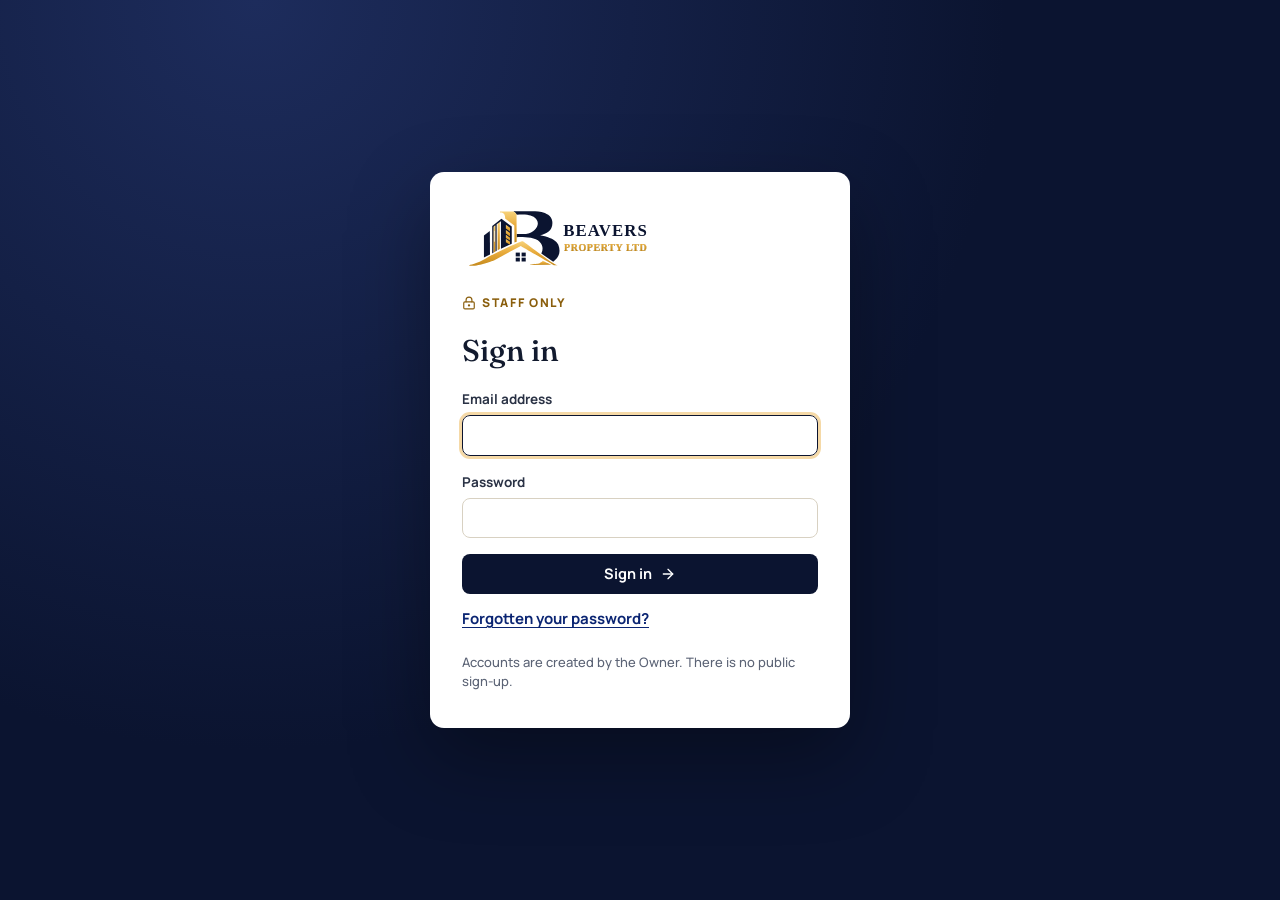
==== admin/index.html @ a3f843a3 "Add staff admin (Phase 1)" ====
<!doctype html>
<html lang="en-GB">
  <head>
    <meta charset="UTF-8" />
    <meta name="viewport" content="width=device-width, initial-scale=1.0, viewport-fit=cover" />
    <meta name="theme-color" content="#0b1430" />
    <meta name="robots" content="noindex, nofollow" />
    <meta name="referrer" content="strict-origin-when-cross-origin" />
    <link rel="icon" type="image/svg+xml" href="../assets/BeaverIcon-CG2-QuGj.svg" />
    <title>Beavers CRM</title>
    <link rel="preconnect" href="https://fonts.googleapis.com" />
    <link rel="preconnect" href="https://fonts.gstatic.com" crossorigin />
    <link rel="stylesheet" href="https://fonts.googleapis.com/css2?family=Fraunces:opsz,wght@9..144,400..600&family=Manrope:wght@400..800&display=swap" />
    <script type="module" crossorigin src="../assets/admin-mptbnHsr.js"></script>
    <link rel="modulepreload" crossorigin href="../assets/Beaver-C9N2KslT.js">
    <link rel="stylesheet" crossorigin href="../assets/admin-Bf20nj3J.css">
  </head>
  <body>
    <div id="root"></div>
    <noscript>The Beavers CRM needs JavaScript switched on.</noscript>
  </body>
</html>
---- assets/admin-Bf20nj3J.css ----
:root{--ink:#0b1430;--ink-2:#172550;--brand:#0a2472;--gold:#e8ab3c;--gold-ink:#8a5e0c;--bg:#f4f2ed;--panel:#fff;--line:#e6e1d6;--line-2:#d8d1c2;--text:#121a2e;--muted:#5b6375;--danger:#b42318;--danger-bg:#fef3f2;--success:#067647;--success-bg:#ecfdf3;--info-bg:#eef3fb;--radius:8px;--sans:"Manrope", system-ui, -apple-system, "Segoe UI", sans-serif;--serif:"Fraunces", Georgia, serif;--sidebar:248px;--shadow:0 1px 2px #0b14300f, 0 4px 16px #0b14300d}*,:before,:after{box-sizing:border-box}html{-webkit-text-size-adjust:100%}body{color:var(--text);background:var(--bg);font:500 15px/1.5 var(--sans);-webkit-font-smoothing:antialiased;margin:0}h1,h2,h3,p,ul,ol,dl,dd,figure,blockquote,fieldset{margin:0;padding:0}ul,ol{list-style:none}fieldset{border:0;min-width:0}button,input,select,textarea{font:inherit;color:inherit}a{color:var(--brand)}img{max-width:100%;display:block}:focus-visible{outline:3px solid var(--gold);outline-offset:2px}.adm-sr{clip-path:inset(50%);white-space:nowrap;width:1px;height:1px;position:absolute;overflow:hidden}.adm-skip{z-index:50;color:#fff;background:var(--ink);border-radius:var(--radius);padding:10px 14px;position:absolute;top:-60px;left:12px}.adm-skip:focus{top:12px}.adm-btn{border-radius:var(--radius);cursor:pointer;white-space:nowrap;border:1px solid #0000;justify-content:center;align-items:center;gap:8px;min-height:40px;padding:8px 16px;font-size:14.5px;font-weight:700;text-decoration:none;transition:background-color .15s,border-color .15s,color .15s;display:inline-flex}.adm-btn:disabled{opacity:.55;cursor:not-allowed}.adm-btn-primary{color:#fff;background:var(--ink)}.adm-btn-primary:hover:not(:disabled){background:var(--ink-2)}.adm-btn-ghost{color:var(--ink);background:var(--panel);border-color:var(--line-2)}.adm-btn-ghost:hover:not(:disabled){border-color:var(--ink)}.adm-btn-danger{color:#fff;background:var(--danger)}.adm-btn-danger:hover:not(:disabled){background:#912018}.adm-btn-sm{min-height:32px;padding:4px 10px;font-size:13.5px}.adm-btn-block{width:100%}.adm-icon-btn{width:36px;height:36px;color:var(--muted);border-radius:var(--radius);cursor:pointer;background:0 0;border:0;place-items:center;padding:0;display:inline-grid}.adm-icon-btn:hover{color:var(--ink);background:#0b14300f}.adm-danger-icon:hover{color:var(--danger);background:var(--danger-bg)}.adm-link-btn{color:var(--brand);text-underline-offset:3px;cursor:pointer;background:0 0;border:0;margin-top:14px;padding:0;font-weight:700;text-decoration:underline}.adm-field{gap:6px;min-width:0;display:grid}.adm-field-wide{grid-column:1/-1}.adm-field-label{color:#2a3245;font-size:13.5px;font-weight:700}.adm-hint{color:var(--muted);font-weight:500}.adm-field input,.adm-field select,.adm-field textarea,.adm-select,.adm-inline-edit input,.adm-note-form textarea,.adm-table select{border:1px solid var(--line-2);border-radius:var(--radius);background:#fff;width:100%;min-height:40px;padding:8px 12px;font-size:15px}.adm-table select{width:auto;min-height:34px;padding:4px 8px}.adm-field input:focus,.adm-field select:focus,.adm-field textarea:focus,.adm-note-form textarea:focus,.adm-select:focus,.adm-inline-edit input:focus{border-color:var(--ink);outline-offset:0;outline:3px solid #e8ab3c73}.adm-field textarea,.adm-note-form textarea{resize:vertical}.adm-field :disabled{background:#f6f4ef}.adm-form-grid{grid-template-columns:1fr 1fr;gap:14px 16px;display:grid}.adm-stack{gap:16px;display:grid}.adm-radio-list{gap:10px;display:grid}.adm-radio-list label,.adm-days label{cursor:pointer;align-items:flex-start;gap:10px;display:flex}.adm-radio-list input,.adm-days input,.adm-switch input{width:18px;height:18px;accent-color:var(--ink);flex:none;margin:2px 0 0}.adm-days{flex-wrap:wrap;gap:10px 18px;display:flex}.adm-days legend{margin-bottom:8px}.adm-switch{cursor:pointer;align-items:flex-start;gap:10px;display:flex}.adm-inline-edit{align-items:center;gap:8px;display:flex}.adm-inline-edit input{max-width:200px;min-height:34px}.adm-money-input{align-items:center;gap:4px;display:inline-flex}.adm-money-input input{max-width:120px}.adm-notice{border-radius:var(--radius);border:1px solid;align-items:flex-start;gap:10px;margin-bottom:16px;padding:12px 14px;font-size:14.5px;font-weight:600;display:flex}.adm-notice>div{flex:1}.adm-notice svg{flex:none;margin-top:2px}.adm-notice .adm-icon-btn{width:28px;height:28px;margin:-4px -6px -4px 0}.adm-notice-error{color:var(--danger);background:var(--danger-bg);border-color:#fecdca}.adm-notice-success{color:var(--success);background:var(--success-bg);border-color:#abefc6}.adm-notice-info{color:var(--brand);background:var(--info-bg);border-color:#c9d7ef}.adm-loading{color:var(--muted);justify-content:center;align-items:center;gap:10px;padding:48px 16px;display:flex}.adm-spin{animation:1s linear infinite adm-spin}@keyframes adm-spin{to{transform:rotate(360deg)}}.adm-empty{color:var(--muted);text-align:center;padding:36px 16px}.adm-empty-title{color:var(--text);margin-bottom:4px;font-weight:700}.adm-center{place-items:center;min-height:100vh;display:grid}.adm-muted{color:var(--muted);font-size:14px}.adm-with-icon{align-items:flex-start;gap:8px;margin-bottom:14px;display:flex}.adm-with-icon svg{flex:none;margin-top:3px}.adm-text-danger{color:var(--danger)!important}.adm-badge-danger{color:var(--danger);background:var(--danger-bg);white-space:nowrap;border-radius:999px;padding:2px 8px;font-size:12px;font-weight:700;display:inline-block}.adm-auth{background:radial-gradient(circle at 20% 0%, #1d2c5c 0, var(--ink) 55%);place-items:center;min-height:100vh;padding:24px 16px;display:grid}.adm-auth-card{background:var(--panel);border-radius:14px;width:min(420px,100%);padding:36px 32px;box-shadow:0 30px 80px #00000059}.adm-auth-card h1{font:500 30px/1.15 var(--serif);margin:6px 0 20px}.adm-auth-card p{margin-bottom:16px}.adm-auth-logo{width:200px;height:auto;margin-bottom:26px}.adm-auth-foot{color:var(--muted);font-size:13px;margin:22px 0 0!important}.adm-eyebrow{color:var(--gold-ink);letter-spacing:.14em;text-transform:uppercase;align-items:center;gap:6px;font-size:12px;font-weight:800;display:inline-flex}.adm-app{grid-template-columns:var(--sidebar) 1fr;min-height:100vh;display:grid}.adm-sidebar{color:#c9cfdd;background:var(--ink);flex-direction:column;height:100vh;padding:20px 14px;display:flex;position:sticky;top:0}.adm-sidebar-top{justify-content:space-between;align-items:center;padding:4px 8px 24px;display:flex}.adm-sidebar-logo{width:168px;height:auto}.adm-sidebar nav{gap:4px;display:grid}.adm-sidebar nav a{color:#c9cfdd;border-radius:var(--radius);align-items:center;gap:12px;padding:10px 12px;font-weight:600;text-decoration:none;display:flex}.adm-sidebar nav a:hover{color:#fff;background:#ffffff0f}.adm-sidebar nav a.is-active{color:#fff;box-shadow:inset 3px 0 0 var(--gold);background:#e8ab3c29}.adm-sidebar nav a.is-active svg{color:var(--gold)}.adm-sidebar-foot{margin-top:auto;padding:12px}.adm-sidebar-site{color:#9aa3b8;align-items:center;gap:6px;font-size:13.5px;text-decoration:none;display:inline-flex}.adm-sidebar-site:hover{color:#fff}.adm-menu-close,.adm-menu-open,.adm-scrim{display:none}.adm-main-col{flex-direction:column;min-width:0;display:flex}.adm-topbar{z-index:10;-webkit-backdrop-filter:blur(8px);backdrop-filter:blur(8px);border-bottom:1px solid var(--line);background:#f4f2ede6;align-items:center;gap:12px;height:64px;padding:0 28px;display:flex;position:sticky;top:0}.adm-topbar-spacer{flex:1}.adm-user{align-items:center;gap:10px;display:flex}.adm-user-text{line-height:1.2;display:grid}.adm-user-text b{font-size:14px}.adm-user-text small{color:var(--muted);font-size:12.5px}.adm-avatar{color:var(--ink);background:#f3dfb6;border-radius:50%;flex:none;place-items:center;font-weight:800;display:inline-grid}.adm-content{outline:none;flex:1;padding:28px}.adm-page{align-content:start;gap:20px;max-width:1180px;margin:0 auto;display:grid}.adm-page-wide{max-width:none}.adm-page-head{flex-wrap:wrap;justify-content:space-between;align-items:flex-end;gap:16px;display:flex}.adm-page-head h1{font:500 32px/1.1 var(--serif);letter-spacing:-.01em;margin-top:4px}.adm-sub{color:var(--muted);margin-top:6px;font-size:15.5px}.adm-back{color:var(--muted);align-items:center;gap:6px;font-weight:700;text-decoration:none;display:inline-flex}.adm-back:hover{color:var(--ink)}.adm-toolbar{flex-wrap:wrap;align-items:center;gap:10px;display:flex}.adm-search{align-items:center;display:flex;position:relative}.adm-search svg{color:var(--muted);pointer-events:none;position:absolute;left:12px}.adm-search input{border:1px solid var(--line-2);border-radius:var(--radius);background:#fff;width:280px;min-height:40px;padding:8px 12px 8px 36px}.adm-select{width:auto}.adm-segment{background:#e9e5dc;border-radius:10px;padding:3px;display:inline-flex}.adm-segment button{min-height:34px;color:var(--muted);cursor:pointer;background:0 0;border:0;border-radius:7px;align-items:center;gap:6px;padding:4px 12px;font-size:13.5px;font-weight:700;display:inline-flex}.adm-segment button[aria-pressed=true]{color:var(--ink);box-shadow:var(--shadow);background:#fff}.adm-card{background:var(--panel);border:1px solid var(--line);box-shadow:var(--shadow);border-radius:12px;padding:20px 22px}.adm-card>h2{align-items:center;gap:8px;margin-bottom:14px;font-size:16px;font-weight:800;display:flex}.adm-card-danger{border-color:#fecdca}.adm-card-danger>h2{color:var(--danger)}.adm-card-danger p{margin-bottom:14px}.adm-grid-2{grid-template-columns:1fr 1fr;gap:20px;display:grid}.adm-stats{grid-template-columns:repeat(4,1fr);gap:16px;display:grid}.adm-stat{color:var(--text);background:var(--panel);border:1px solid var(--line);box-shadow:var(--shadow);border-radius:12px;gap:4px;padding:18px 20px;text-decoration:none;display:grid}a.adm-stat:hover{border-color:var(--ink)}.adm-stat svg{color:var(--gold-ink)}.adm-stat-value{font:500 34px/1.1 var(--serif)}.adm-stat-label{color:var(--muted);font-size:13.5px;font-weight:600}.adm-stat.is-alert{background:var(--danger-bg);border-color:#fecdca}.adm-stat.is-alert .adm-stat-value,.adm-stat.is-alert svg{color:var(--danger)}.adm-bars{gap:10px;display:grid}.adm-bars li{grid-template-columns:120px 1fr 36px;align-items:center;gap:12px;font-size:14px;display:grid}.adm-bars-label{color:var(--muted);font-weight:600}.adm-bars-track{background:#f0ece3;border-radius:99px;height:10px;overflow:hidden}.adm-bars-fill{background:var(--ink);border-radius:99px;min-width:2px;height:100%;display:block}.adm-bars-value{text-align:right;font-variant-numeric:tabular-nums;font-weight:700}.adm-list{display:grid}.adm-list li+li{border-top:1px solid var(--line)}.adm-list a{color:var(--text);gap:2px;padding:10px 4px;text-decoration:none;display:grid}.adm-list a:hover b{text-decoration:underline}.adm-list small{color:var(--muted);font-size:13px}.adm-list-row{align-items:center;grid-template-columns:1fr auto!important;gap:12px!important}.adm-list-row>span{gap:2px;display:grid}.adm-list-meta{justify-items:end}.adm-pill{white-space:nowrap;border-radius:999px;align-items:center;gap:4px;padding:3px 10px;font-size:12.5px;font-weight:700;display:inline-flex}.adm-stage-new{color:#1d4ed8;background:#e8effd}.adm-stage-contacted{color:#6d28d9;background:#f1ebfd}.adm-stage-qualified{color:#0e7490;background:#e3f5f8}.adm-stage-viewing_booked{color:#92400e;background:#fdf1df}.adm-stage-offer_made{color:#9a3412;background:#fdebe2}.adm-stage-won{color:var(--success);background:var(--success-bg)}.adm-stage-lost{color:#475467;background:#eef0f3}.adm-bars-fill.adm-stage-new{background:#3b6fe0}.adm-bars-fill.adm-stage-contacted{background:#7c4ddf}.adm-bars-fill.adm-stage-qualified{background:#1590ad}.adm-bars-fill.adm-stage-viewing_booked{background:#c98418}.adm-bars-fill.adm-stage-offer_made{background:#d1662d}.adm-bars-fill.adm-stage-won{background:#12a06a}.adm-bars-fill.adm-stage-lost{background:#98a2b3}.adm-pill-deal{color:var(--ink);background:#f3dfb6}.adm-board{scroll-snap-type:x proximity;grid-auto-columns:minmax(250px,1fr);grid-auto-flow:column;gap:14px;padding-bottom:12px;display:grid;overflow-x:auto}.adm-column{scroll-snap-align:start;background:#ebe7de;border:2px dashed #0000;border-radius:12px;flex-direction:column;gap:10px;min-height:240px;padding:12px;display:flex}.adm-column.is-drop{border-color:var(--gold);background:#f4ecdc}.adm-column-unassigned{background:#f6e6c6}.adm-column h2{letter-spacing:.04em;text-transform:uppercase;justify-content:space-between;align-items:center;padding:2px 4px;font-size:13px;font-weight:800;display:flex}.adm-column h2 span{text-align:center;background:#ffffffb3;border-radius:99px;min-width:24px;padding:1px 8px;font-size:12px}.adm-column ul{gap:8px;display:grid}.adm-lead-card{border:1px solid var(--line);cursor:grab;background:#fff;border-radius:10px;box-shadow:0 1px 2px #0b14300f}.adm-lead-card:hover{border-color:var(--ink)}.adm-lead-card.is-late{border-left:4px solid var(--danger)}.adm-lead-card a{color:var(--text);gap:4px;padding:12px;text-decoration:none;display:grid}.adm-lead-addr{color:var(--muted);font-size:13.5px}.adm-lead-meta{color:var(--muted);justify-content:space-between;font-size:12.5px;font-weight:600;display:flex}.adm-lead-foot{color:var(--muted);flex-wrap:wrap;align-items:center;gap:6px;margin-top:4px;font-size:12.5px;display:flex}.adm-table-wrap{background:var(--panel);border:1px solid var(--line);box-shadow:var(--shadow);border-radius:12px;overflow-x:auto}.adm-card .adm-table-wrap{box-shadow:none;border:0}.adm-table{border-collapse:collapse;width:100%;font-size:14px}.adm-table th,.adm-table td{border-bottom:1px solid var(--line);text-align:left;vertical-align:top;padding:12px 14px}.adm-table thead th{color:var(--muted);letter-spacing:.06em;text-transform:uppercase;white-space:nowrap;background:#faf9f6;font-size:12px;font-weight:800}.adm-table tbody tr:last-child td,.adm-table tbody tr:last-child th{border-bottom:0}.adm-table tbody tr:hover{background:#fbfaf7}.adm-table tr.is-late td:first-child{box-shadow:inset 4px 0 0 var(--danger)}.adm-table td small{color:var(--muted);font-size:12.5px;display:block}.adm-table a{color:var(--text);text-decoration:none}.adm-table a:hover{text-decoration:underline}.adm-table-compact th,.adm-table-compact td{padding:8px 4px}.adm-table-compact th{color:var(--muted);font-weight:600}.adm-num{font-variant-numeric:tabular-nums;text-align:right!important}.adm-record-head{align-items:flex-start}.adm-record-status{flex-wrap:wrap;gap:8px;display:flex}.adm-record{grid-template-columns:minmax(0,1fr) 320px;align-items:start;gap:20px;display:grid}.adm-record-main,.adm-record-side{gap:20px;display:grid}.adm-actions{grid-template-columns:1fr 1fr;gap:14px;margin-bottom:14px;display:grid}.adm-button-row{flex-wrap:wrap;gap:10px;margin-bottom:14px;display:flex}.adm-button-row:empty{display:none}.adm-owner{align-items:center;gap:8px;display:inline-flex}.adm-owner>span{display:grid}.adm-owner small{color:var(--muted);font-size:12.5px}.adm-dl{border-top:1px solid var(--line);grid-template-columns:repeat(auto-fit,minmax(160px,1fr));gap:12px 20px;padding-top:14px;display:grid}.adm-dl dt{color:var(--muted);font-size:12.5px;font-weight:700}.adm-dl dd{font-weight:600}.adm-dl-stack{border-top:0;grid-template-columns:1fr;padding-top:0}.adm-quote{border-left:3px solid var(--gold);border-radius:0 var(--radius) var(--radius) 0;white-space:pre-wrap;background:#faf8f3;gap:6px;margin-top:16px;padding:14px 16px;display:grid}.adm-seller-name{font:500 22px/1.2 var(--serif);margin-bottom:10px}.adm-contact-links{gap:8px;margin-bottom:12px;display:grid}.adm-contact-links a{color:var(--ink);word-break:break-all;align-items:center;gap:8px;font-weight:600;display:inline-flex}.adm-tasks{margin-bottom:16px;display:grid}.adm-tasks li{align-items:flex-start;gap:12px;padding:10px 0;display:flex}.adm-tasks li+li{border-top:1px solid var(--line)}.adm-tasks li>span{flex:1;gap:2px;display:grid}.adm-tasks small{color:var(--muted);font-size:13px}.adm-tasks a{color:var(--text)}.adm-tasks li.is-done b{color:var(--muted);text-decoration:line-through}.adm-tasks li.is-late small{color:var(--danger);font-weight:600}.adm-check{color:#fff;border:2px solid var(--line-2);cursor:pointer;background:#fff;border-radius:6px;flex:none;place-items:center;width:22px;height:22px;margin-top:1px;padding:0;display:grid}.adm-check:hover{border-color:var(--ink)}.adm-check[aria-pressed=true]{border-color:var(--success);background:var(--success)}.adm-inline-form{border-top:1px solid var(--line);grid-template-columns:2fr 1.3fr 1fr auto;align-items:end;gap:10px;padding-top:14px;display:grid}.adm-note-form{justify-items:end;gap:10px;margin-bottom:18px;display:grid}.adm-notes{gap:16px;display:grid}.adm-notes li{gap:12px;display:flex}.adm-note-meta{color:var(--muted);font-size:13px}.adm-note-meta b{color:var(--text)}.adm-note-body{white-space:pre-wrap;overflow-wrap:anywhere;margin-top:2px}.adm-modal{border:0;border-radius:14px;width:min(620px,100% - 32px);max-height:calc(100vh - 48px);padding:0;box-shadow:0 30px 80px #0b143059}.adm-modal::backdrop{background:#0b14308c}.adm-modal-body{flex-direction:column;max-height:calc(100vh - 48px);display:flex}.adm-modal-head{border-bottom:1px solid var(--line);justify-content:space-between;align-items:center;padding:18px 22px;display:flex}.adm-modal-head h2{font:500 22px/1.2 var(--serif)}.adm-modal-content{gap:14px;padding:20px 22px;display:grid;overflow-y:auto}.adm-modal-foot{border-top:1px solid var(--line);background:#faf9f6;justify-content:flex-end;gap:10px;padding:14px 22px;display:flex}@media (width<=1100px){.adm-stats{grid-template-columns:repeat(2,1fr)}.adm-record{grid-template-columns:1fr}}@media (width<=900px){.adm-app{grid-template-columns:1fr}.adm-sidebar{z-index:40;width:min(300px,86vw);transition:transform .25s;position:fixed;inset:0 auto 0 0;transform:translate(-100%)}.adm-app.is-menu-open .adm-sidebar{transform:none}.adm-app.is-menu-open .adm-scrim{z-index:30;background:#0b143080;border:0;display:block;position:fixed;inset:0}.adm-menu-close,.adm-menu-open{display:inline-grid}.adm-topbar{padding:0 16px}.adm-content{padding:20px 16px}.adm-grid-2{grid-template-columns:1fr}.adm-search input{width:100%}.adm-search{flex:220px}.adm-inline-form{grid-template-columns:1fr 1fr}.adm-inline-form .adm-field:first-child{grid-column:1/-1}}@media (width<=560px){.adm-page-head h1{font-size:26px}.adm-stats{grid-template-columns:1fr 1fr;gap:10px}.adm-stat{padding:14px}.adm-stat-value{font-size:28px}.adm-form-grid,.adm-actions{grid-template-columns:1fr}.adm-user-text,.adm-hide-sm{display:none}.adm-auth-card{padding:28px 20px}.adm-board{grid-auto-columns:82%}.adm-bars li{grid-template-columns:100px 1fr 30px}}@media (prefers-reduced-motion:reduce){*,:before,:after{transition-duration:.01ms!important;animation-duration:.01ms!important}}
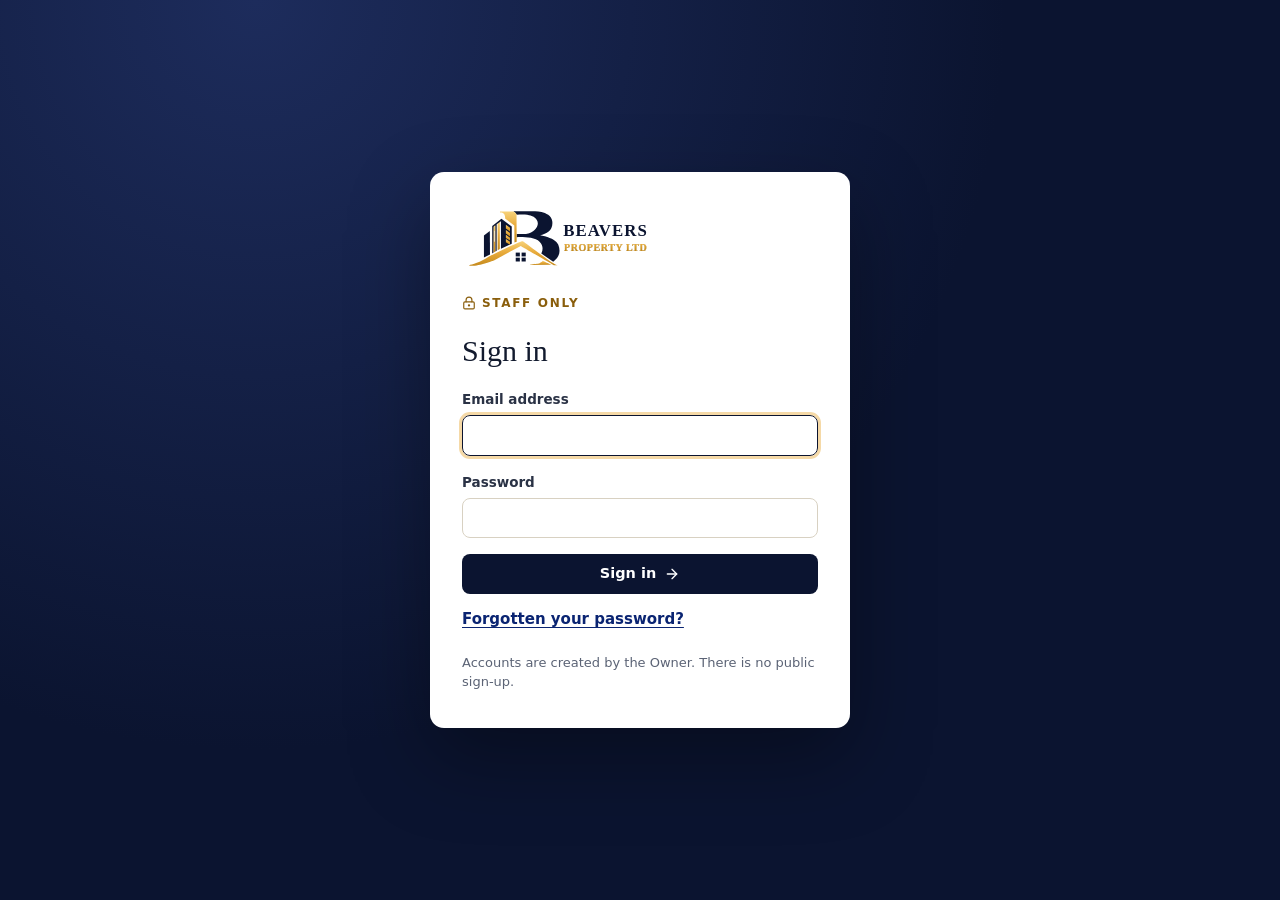
==== commit e4d41772: "Security hardening: CSP, two-step verification, idle sign-out" ====
--- a/admin/index.html
+++ b/admin/index.html
@@ -2,18 +2,19 @@
 <html lang="en-GB">
   <head>
     <meta charset="UTF-8" />
+    <meta http-equiv="Content-Security-Policy" content="default-src 'self'; img-src 'self' data:; style-src 'self' 'unsafe-inline' https://fonts.googleapis.com; font-src 'self' https://fonts.gstatic.com; object-src 'none'; base-uri 'self'; manifest-src 'self'; script-src 'self'; frame-src 'none'; connect-src 'self' https://ratzqotdxnrudxylhjbm.supabase.co wss://ratzqotdxnrudxylhjbm.supabase.co; form-action 'self'" />
+    <meta name="referrer" content="strict-origin-when-cross-origin" />
     <meta name="viewport" content="width=device-width, initial-scale=1.0, viewport-fit=cover" />
     <meta name="theme-color" content="#0b1430" />
     <meta name="robots" content="noindex, nofollow" />
-    <meta name="referrer" content="strict-origin-when-cross-origin" />
     <link rel="icon" type="image/svg+xml" href="../assets/BeaverIcon-CG2-QuGj.svg" />
     <title>Beavers CRM</title>
     <link rel="preconnect" href="https://fonts.googleapis.com" />
     <link rel="preconnect" href="https://fonts.gstatic.com" crossorigin />
     <link rel="stylesheet" href="https://fonts.googleapis.com/css2?family=Fraunces:opsz,wght@9..144,400..600&family=Manrope:wght@400..800&display=swap" />
-    <script type="module" crossorigin src="../assets/admin-mptbnHsr.js"></script>
+    <script type="module" crossorigin src="../assets/admin-vc3oJAkj.js"></script>
     <link rel="modulepreload" crossorigin href="../assets/Beaver-C9N2KslT.js">
-    <link rel="stylesheet" crossorigin href="../assets/admin-Bf20nj3J.css">
+    <link rel="stylesheet" crossorigin href="../assets/admin-CKwWmDJE.css">
   </head>
   <body>
     <div id="root"></div>
--- a/assets/admin-CKwWmDJE.css
+++ b/assets/admin-CKwWmDJE.css
@@ -0,0 +1 @@
+:root{--ink:#0b1430;--ink-2:#172550;--brand:#0a2472;--gold:#e8ab3c;--gold-ink:#8a5e0c;--bg:#f4f2ed;--panel:#fff;--line:#e6e1d6;--line-2:#d8d1c2;--text:#121a2e;--muted:#5b6375;--danger:#b42318;--danger-bg:#fef3f2;--success:#067647;--success-bg:#ecfdf3;--info-bg:#eef3fb;--radius:8px;--sans:"Manrope", system-ui, -apple-system, "Segoe UI", sans-serif;--serif:"Fraunces", Georgia, serif;--sidebar:248px;--shadow:0 1px 2px #0b14300f, 0 4px 16px #0b14300d}*,:before,:after{box-sizing:border-box}html{-webkit-text-size-adjust:100%}body{color:var(--text);background:var(--bg);font:500 15px/1.5 var(--sans);-webkit-font-smoothing:antialiased;margin:0}h1,h2,h3,p,ul,ol,dl,dd,figure,blockquote,fieldset{margin:0;padding:0}ul,ol{list-style:none}fieldset{border:0;min-width:0}button,input,select,textarea{font:inherit;color:inherit}a{color:var(--brand)}img{max-width:100%;display:block}:focus-visible{outline:3px solid var(--gold);outline-offset:2px}.adm-sr{clip-path:inset(50%);white-space:nowrap;width:1px;height:1px;position:absolute;overflow:hidden}.adm-skip{z-index:50;color:#fff;background:var(--ink);border-radius:var(--radius);padding:10px 14px;position:absolute;top:-60px;left:12px}.adm-skip:focus{top:12px}.adm-btn{border-radius:var(--radius);cursor:pointer;white-space:nowrap;border:1px solid #0000;justify-content:center;align-items:center;gap:8px;min-height:40px;padding:8px 16px;font-size:14.5px;font-weight:700;text-decoration:none;transition:background-color .15s,border-color .15s,color .15s;display:inline-flex}.adm-btn:disabled{opacity:.55;cursor:not-allowed}.adm-btn-primary{color:#fff;background:var(--ink)}.adm-btn-primary:hover:not(:disabled){background:var(--ink-2)}.adm-btn-ghost{color:var(--ink);background:var(--panel);border-color:var(--line-2)}.adm-btn-ghost:hover:not(:disabled){border-color:var(--ink)}.adm-btn-danger{color:#fff;background:var(--danger)}.adm-btn-danger:hover:not(:disabled){background:#912018}.adm-btn-sm{min-height:32px;padding:4px 10px;font-size:13.5px}.adm-btn-block{width:100%}.adm-icon-btn{width:36px;height:36px;color:var(--muted);border-radius:var(--radius);cursor:pointer;background:0 0;border:0;place-items:center;padding:0;display:inline-grid}.adm-icon-btn:hover{color:var(--ink);background:#0b14300f}.adm-danger-icon:hover{color:var(--danger);background:var(--danger-bg)}.adm-link-btn{color:var(--brand);text-underline-offset:3px;cursor:pointer;background:0 0;border:0;margin-top:14px;padding:0;font-weight:700;text-decoration:underline}.adm-field{gap:6px;min-width:0;display:grid}.adm-field-wide{grid-column:1/-1}.adm-field-label{color:#2a3245;font-size:13.5px;font-weight:700}.adm-hint{color:var(--muted);font-weight:500}.adm-field input,.adm-field select,.adm-field textarea,.adm-select,.adm-inline-edit input,.adm-note-form textarea,.adm-table select{border:1px solid var(--line-2);border-radius:var(--radius);background:#fff;width:100%;min-height:40px;padding:8px 12px;font-size:15px}.adm-table select{width:auto;min-height:34px;padding:4px 8px}.adm-field input:focus,.adm-field select:focus,.adm-field textarea:focus,.adm-note-form textarea:focus,.adm-select:focus,.adm-inline-edit input:focus{border-color:var(--ink);outline-offset:0;outline:3px solid #e8ab3c73}.adm-field textarea,.adm-note-form textarea{resize:vertical}.adm-field :disabled{background:#f6f4ef}.adm-form-grid{grid-template-columns:1fr 1fr;gap:14px 16px;display:grid}.adm-stack{gap:16px;display:grid}.adm-radio-list{gap:10px;display:grid}.adm-radio-list label,.adm-days label{cursor:pointer;align-items:flex-start;gap:10px;display:flex}.adm-radio-list input,.adm-days input,.adm-switch input{width:18px;height:18px;accent-color:var(--ink);flex:none;margin:2px 0 0}.adm-days{flex-wrap:wrap;gap:10px 18px;display:flex}.adm-days legend{margin-bottom:8px}.adm-switch{cursor:pointer;align-items:flex-start;gap:10px;display:flex}.adm-inline-edit{align-items:center;gap:8px;display:flex}.adm-inline-edit input{max-width:200px;min-height:34px}.adm-money-input{align-items:center;gap:4px;display:inline-flex}.adm-money-input input{max-width:120px}.adm-notice{border-radius:var(--radius);border:1px solid;align-items:flex-start;gap:10px;margin-bottom:16px;padding:12px 14px;font-size:14.5px;font-weight:600;display:flex}.adm-notice>div{flex:1}.adm-notice svg{flex:none;margin-top:2px}.adm-notice .adm-icon-btn{width:28px;height:28px;margin:-4px -6px -4px 0}.adm-notice-error{color:var(--danger);background:var(--danger-bg);border-color:#fecdca}.adm-notice-success{color:var(--success);background:var(--success-bg);border-color:#abefc6}.adm-notice-info{color:var(--brand);background:var(--info-bg);border-color:#c9d7ef}.adm-loading{color:var(--muted);justify-content:center;align-items:center;gap:10px;padding:48px 16px;display:flex}.adm-spin{animation:1s linear infinite adm-spin}@keyframes adm-spin{to{transform:rotate(360deg)}}.adm-empty{color:var(--muted);text-align:center;padding:36px 16px}.adm-empty-title{color:var(--text);margin-bottom:4px;font-weight:700}.adm-center{place-items:center;min-height:100vh;display:grid}.adm-muted{color:var(--muted);font-size:14px}.adm-with-icon{align-items:flex-start;gap:8px;margin-bottom:14px;display:flex}.adm-with-icon svg{flex:none;margin-top:3px}.adm-text-danger{color:var(--danger)!important}.adm-badge-danger{color:var(--danger);background:var(--danger-bg);white-space:nowrap;border-radius:999px;padding:2px 8px;font-size:12px;font-weight:700;display:inline-block}.adm-auth{background:radial-gradient(circle at 20% 0%, #1d2c5c 0, var(--ink) 55%);place-items:center;min-height:100vh;padding:24px 16px;display:grid}.adm-auth-card{background:var(--panel);border-radius:14px;width:min(420px,100%);padding:36px 32px;box-shadow:0 30px 80px #00000059}.adm-auth-card h1{font:500 30px/1.15 var(--serif);margin:6px 0 20px}.adm-auth-card p{margin-bottom:16px}.adm-auth-logo{width:200px;height:auto;margin-bottom:26px}.adm-auth-foot{color:var(--muted);font-size:13px;margin:22px 0 0!important}.adm-qr{justify-items:center;gap:12px;margin:4px 0 20px;display:grid}.adm-qr img{border:1px solid var(--line);border-radius:var(--radius);background:#fff;padding:10px}.adm-qr details{width:100%;color:var(--muted);font-size:13.5px}.adm-qr summary{cursor:pointer;color:var(--brand);font-weight:700}.adm-secret{border-radius:var(--radius);letter-spacing:.08em;word-break:break-all;-webkit-user-select:all;user-select:all;background:#f6f4ef;margin-top:8px;padding:10px;font:600 14px/1.4 ui-monospace,Consolas,monospace;display:block}.adm-code-input{letter-spacing:.3em;text-align:center;font:700 22px/1 ui-monospace,Consolas,monospace!important}.adm-eyebrow{color:var(--gold-ink);letter-spacing:.14em;text-transform:uppercase;align-items:center;gap:6px;font-size:12px;font-weight:800;display:inline-flex}.adm-app{grid-template-columns:var(--sidebar) 1fr;min-height:100vh;display:grid}.adm-sidebar{color:#c9cfdd;background:var(--ink);flex-direction:column;height:100vh;padding:20px 14px;display:flex;position:sticky;top:0}.adm-sidebar-top{justify-content:space-between;align-items:center;padding:4px 8px 24px;display:flex}.adm-sidebar-logo{width:168px;height:auto}.adm-sidebar nav{gap:4px;display:grid}.adm-sidebar nav a{color:#c9cfdd;border-radius:var(--radius);align-items:center;gap:12px;padding:10px 12px;font-weight:600;text-decoration:none;display:flex}.adm-sidebar nav a:hover{color:#fff;background:#ffffff0f}.adm-sidebar nav a.is-active{color:#fff;box-shadow:inset 3px 0 0 var(--gold);background:#e8ab3c29}.adm-sidebar nav a.is-active svg{color:var(--gold)}.adm-sidebar-foot{margin-top:auto;padding:12px}.adm-sidebar-site{color:#9aa3b8;align-items:center;gap:6px;font-size:13.5px;text-decoration:none;display:inline-flex}.adm-sidebar-site:hover{color:#fff}.adm-menu-close,.adm-menu-open,.adm-scrim{display:none}.adm-main-col{flex-direction:column;min-width:0;display:flex}.adm-topbar{z-index:10;-webkit-backdrop-filter:blur(8px);backdrop-filter:blur(8px);border-bottom:1px solid var(--line);background:#f4f2ede6;align-items:center;gap:12px;height:64px;padding:0 28px;display:flex;position:sticky;top:0}.adm-topbar-spacer{flex:1}.adm-user{align-items:center;gap:10px;display:flex}.adm-user-text{line-height:1.2;display:grid}.adm-user-text b{font-size:14px}.adm-user-text small{color:var(--muted);font-size:12.5px}.adm-avatar{color:var(--ink);background:#f3dfb6;border-radius:50%;flex:none;place-items:center;font-weight:800;display:inline-grid}.adm-content{outline:none;flex:1;padding:28px}.adm-page{align-content:start;gap:20px;max-width:1180px;margin:0 auto;display:grid}.adm-page-wide{max-width:none}.adm-page-head{flex-wrap:wrap;justify-content:space-between;align-items:flex-end;gap:16px;display:flex}.adm-page-head h1{font:500 32px/1.1 var(--serif);letter-spacing:-.01em;margin-top:4px}.adm-sub{color:var(--muted);margin-top:6px;font-size:15.5px}.adm-back{color:var(--muted);align-items:center;gap:6px;font-weight:700;text-decoration:none;display:inline-flex}.adm-back:hover{color:var(--ink)}.adm-toolbar{flex-wrap:wrap;align-items:center;gap:10px;display:flex}.adm-search{align-items:center;display:flex;position:relative}.adm-search svg{color:var(--muted);pointer-events:none;position:absolute;left:12px}.adm-search input{border:1px solid var(--line-2);border-radius:var(--radius);background:#fff;width:280px;min-height:40px;padding:8px 12px 8px 36px}.adm-select{width:auto}.adm-segment{background:#e9e5dc;border-radius:10px;padding:3px;display:inline-flex}.adm-segment button{min-height:34px;color:var(--muted);cursor:pointer;background:0 0;border:0;border-radius:7px;align-items:center;gap:6px;padding:4px 12px;font-size:13.5px;font-weight:700;display:inline-flex}.adm-segment button[aria-pressed=true]{color:var(--ink);box-shadow:var(--shadow);background:#fff}.adm-card{background:var(--panel);border:1px solid var(--line);box-shadow:var(--shadow);border-radius:12px;padding:20px 22px}.adm-card>h2{align-items:center;gap:8px;margin-bottom:14px;font-size:16px;font-weight:800;display:flex}.adm-card-danger{border-color:#fecdca}.adm-card-danger>h2{color:var(--danger)}.adm-card-danger p{margin-bottom:14px}.adm-grid-2{grid-template-columns:1fr 1fr;gap:20px;display:grid}.adm-stats{grid-template-columns:repeat(4,1fr);gap:16px;display:grid}.adm-stat{color:var(--text);background:var(--panel);border:1px solid var(--line);box-shadow:var(--shadow);border-radius:12px;gap:4px;padding:18px 20px;text-decoration:none;display:grid}a.adm-stat:hover{border-color:var(--ink)}.adm-stat svg{color:var(--gold-ink)}.adm-stat-value{font:500 34px/1.1 var(--serif)}.adm-stat-label{color:var(--muted);font-size:13.5px;font-weight:600}.adm-stat.is-alert{background:var(--danger-bg);border-color:#fecdca}.adm-stat.is-alert .adm-stat-value,.adm-stat.is-alert svg{color:var(--danger)}.adm-bars{gap:10px;display:grid}.adm-bars li{grid-template-columns:120px 1fr 36px;align-items:center;gap:12px;font-size:14px;display:grid}.adm-bars-label{color:var(--muted);font-weight:600}.adm-bars-track{background:#f0ece3;border-radius:99px;height:10px;overflow:hidden}.adm-bars-fill{background:var(--ink);border-radius:99px;min-width:2px;height:100%;display:block}.adm-bars-value{text-align:right;font-variant-numeric:tabular-nums;font-weight:700}.adm-list{display:grid}.adm-list li+li{border-top:1px solid var(--line)}.adm-list a{color:var(--text);gap:2px;padding:10px 4px;text-decoration:none;display:grid}.adm-list a:hover b{text-decoration:underline}.adm-list small{color:var(--muted);font-size:13px}.adm-list-row{align-items:center;grid-template-columns:1fr auto!important;gap:12px!important}.adm-list-row>span{gap:2px;display:grid}.adm-list-meta{justify-items:end}.adm-pill{white-space:nowrap;border-radius:999px;align-items:center;gap:4px;padding:3px 10px;font-size:12.5px;font-weight:700;display:inline-flex}.adm-stage-new{color:#1d4ed8;background:#e8effd}.adm-stage-contacted{color:#6d28d9;background:#f1ebfd}.adm-stage-qualified{color:#0e7490;background:#e3f5f8}.adm-stage-viewing_booked{color:#92400e;background:#fdf1df}.adm-stage-offer_made{color:#9a3412;background:#fdebe2}.adm-stage-won{color:var(--success);background:var(--success-bg)}.adm-stage-lost{color:#475467;background:#eef0f3}.adm-bars-fill.adm-stage-new{background:#3b6fe0}.adm-bars-fill.adm-stage-contacted{background:#7c4ddf}.adm-bars-fill.adm-stage-qualified{background:#1590ad}.adm-bars-fill.adm-stage-viewing_booked{background:#c98418}.adm-bars-fill.adm-stage-offer_made{background:#d1662d}.adm-bars-fill.adm-stage-won{background:#12a06a}.adm-bars-fill.adm-stage-lost{background:#98a2b3}.adm-pill-deal{color:var(--ink);background:#f3dfb6}.adm-board{scroll-snap-type:x proximity;grid-auto-columns:minmax(250px,1fr);grid-auto-flow:column;gap:14px;padding-bottom:12px;display:grid;overflow-x:auto}.adm-column{scroll-snap-align:start;background:#ebe7de;border:2px dashed #0000;border-radius:12px;flex-direction:column;gap:10px;min-height:240px;padding:12px;display:flex}.adm-column.is-drop{border-color:var(--gold);background:#f4ecdc}.adm-column-unassigned{background:#f6e6c6}.adm-column h2{letter-spacing:.04em;text-transform:uppercase;justify-content:space-between;align-items:center;padding:2px 4px;font-size:13px;font-weight:800;display:flex}.adm-column h2 span{text-align:center;background:#ffffffb3;border-radius:99px;min-width:24px;padding:1px 8px;font-size:12px}.adm-column ul{gap:8px;display:grid}.adm-lead-card{border:1px solid var(--line);cursor:grab;background:#fff;border-radius:10px;box-shadow:0 1px 2px #0b14300f}.adm-lead-card:hover{border-color:var(--ink)}.adm-lead-card.is-late{border-left:4px solid var(--danger)}.adm-lead-card a{color:var(--text);gap:4px;padding:12px;text-decoration:none;display:grid}.adm-lead-addr{color:var(--muted);font-size:13.5px}.adm-lead-meta{color:var(--muted);justify-content:space-between;font-size:12.5px;font-weight:600;display:flex}.adm-lead-foot{color:var(--muted);flex-wrap:wrap;align-items:center;gap:6px;margin-top:4px;font-size:12.5px;display:flex}.adm-table-wrap{background:var(--panel);border:1px solid var(--line);box-shadow:var(--shadow);border-radius:12px;overflow-x:auto}.adm-card .adm-table-wrap{box-shadow:none;border:0}.adm-table{border-collapse:collapse;width:100%;font-size:14px}.adm-table th,.adm-table td{border-bottom:1px solid var(--line);text-align:left;vertical-align:top;padding:12px 14px}.adm-table thead th{color:var(--muted);letter-spacing:.06em;text-transform:uppercase;white-space:nowrap;background:#faf9f6;font-size:12px;font-weight:800}.adm-table tbody tr:last-child td,.adm-table tbody tr:last-child th{border-bottom:0}.adm-table tbody tr:hover{background:#fbfaf7}.adm-table tr.is-late td:first-child{box-shadow:inset 4px 0 0 var(--danger)}.adm-table td small{color:var(--muted);font-size:12.5px;display:block}.adm-table a{color:var(--text);text-decoration:none}.adm-table a:hover{text-decoration:underline}.adm-table-compact th,.adm-table-compact td{padding:8px 4px}.adm-table-compact th{color:var(--muted);font-weight:600}.adm-num{font-variant-numeric:tabular-nums;text-align:right!important}.adm-record-head{align-items:flex-start}.adm-record-status{flex-wrap:wrap;gap:8px;display:flex}.adm-record{grid-template-columns:minmax(0,1fr) 320px;align-items:start;gap:20px;display:grid}.adm-record-main,.adm-record-side{gap:20px;display:grid}.adm-actions{grid-template-columns:1fr 1fr;gap:14px;margin-bottom:14px;display:grid}.adm-button-row{flex-wrap:wrap;gap:10px;margin-bottom:14px;display:flex}.adm-button-row:empty{display:none}.adm-owner{align-items:center;gap:8px;display:inline-flex}.adm-owner>span{display:grid}.adm-owner small{color:var(--muted);font-size:12.5px}.adm-dl{border-top:1px solid var(--line);grid-template-columns:repeat(auto-fit,minmax(160px,1fr));gap:12px 20px;padding-top:14px;display:grid}.adm-dl dt{color:var(--muted);font-size:12.5px;font-weight:700}.adm-dl dd{font-weight:600}.adm-dl-stack{border-top:0;grid-template-columns:1fr;padding-top:0}.adm-quote{border-left:3px solid var(--gold);border-radius:0 var(--radius) var(--radius) 0;white-space:pre-wrap;background:#faf8f3;gap:6px;margin-top:16px;padding:14px 16px;display:grid}.adm-seller-name{font:500 22px/1.2 var(--serif);margin-bottom:10px}.adm-contact-links{gap:8px;margin-bottom:12px;display:grid}.adm-contact-links a{color:var(--ink);word-break:break-all;align-items:center;gap:8px;font-weight:600;display:inline-flex}.adm-tasks{margin-bottom:16px;display:grid}.adm-tasks li{align-items:flex-start;gap:12px;padding:10px 0;display:flex}.adm-tasks li+li{border-top:1px solid var(--line)}.adm-tasks li>span{flex:1;gap:2px;display:grid}.adm-tasks small{color:var(--muted);font-size:13px}.adm-tasks a{color:var(--text)}.adm-tasks li.is-done b{color:var(--muted);text-decoration:line-through}.adm-tasks li.is-late small{color:var(--danger);font-weight:600}.adm-check{color:#fff;border:2px solid var(--line-2);cursor:pointer;background:#fff;border-radius:6px;flex:none;place-items:center;width:22px;height:22px;margin-top:1px;padding:0;display:grid}.adm-check:hover{border-color:var(--ink)}.adm-check[aria-pressed=true]{border-color:var(--success);background:var(--success)}.adm-inline-form{border-top:1px solid var(--line);grid-template-columns:2fr 1.3fr 1fr auto;align-items:end;gap:10px;padding-top:14px;display:grid}.adm-note-form{justify-items:end;gap:10px;margin-bottom:18px;display:grid}.adm-notes{gap:16px;display:grid}.adm-notes li{gap:12px;display:flex}.adm-note-meta{color:var(--muted);font-size:13px}.adm-note-meta b{color:var(--text)}.adm-note-body{white-space:pre-wrap;overflow-wrap:anywhere;margin-top:2px}.adm-modal{border:0;border-radius:14px;width:min(620px,100% - 32px);max-height:calc(100vh - 48px);padding:0;box-shadow:0 30px 80px #0b143059}.adm-modal::backdrop{background:#0b14308c}.adm-modal-body{flex-direction:column;max-height:calc(100vh - 48px);display:flex}.adm-modal-head{border-bottom:1px solid var(--line);justify-content:space-between;align-items:center;padding:18px 22px;display:flex}.adm-modal-head h2{font:500 22px/1.2 var(--serif)}.adm-modal-content{gap:14px;padding:20px 22px;display:grid;overflow-y:auto}.adm-modal-foot{border-top:1px solid var(--line);background:#faf9f6;justify-content:flex-end;gap:10px;padding:14px 22px;display:flex}@media (width<=1100px){.adm-stats{grid-template-columns:repeat(2,1fr)}.adm-record{grid-template-columns:1fr}}@media (width<=900px){.adm-app{grid-template-columns:1fr}.adm-sidebar{z-index:40;width:min(300px,86vw);transition:transform .25s;position:fixed;inset:0 auto 0 0;transform:translate(-100%)}.adm-app.is-menu-open .adm-sidebar{transform:none}.adm-app.is-menu-open .adm-scrim{z-index:30;background:#0b143080;border:0;display:block;position:fixed;inset:0}.adm-menu-close,.adm-menu-open{display:inline-grid}.adm-topbar{padding:0 16px}.adm-content{padding:20px 16px}.adm-grid-2{grid-template-columns:1fr}.adm-search input{width:100%}.adm-search{flex:220px}.adm-inline-form{grid-template-columns:1fr 1fr}.adm-inline-form .adm-field:first-child{grid-column:1/-1}}@media (width<=560px){.adm-page-head h1{font-size:26px}.adm-stats{grid-template-columns:1fr 1fr;gap:10px}.adm-stat{padding:14px}.adm-stat-value{font-size:28px}.adm-form-grid,.adm-actions{grid-template-columns:1fr}.adm-user-text,.adm-hide-sm{display:none}.adm-auth-card{padding:28px 20px}.adm-board{grid-auto-columns:82%}.adm-bars li{grid-template-columns:100px 1fr 30px}}@media (prefers-reduced-motion:reduce){*,:before,:after{transition-duration:.01ms!important;animation-duration:.01ms!important}}
